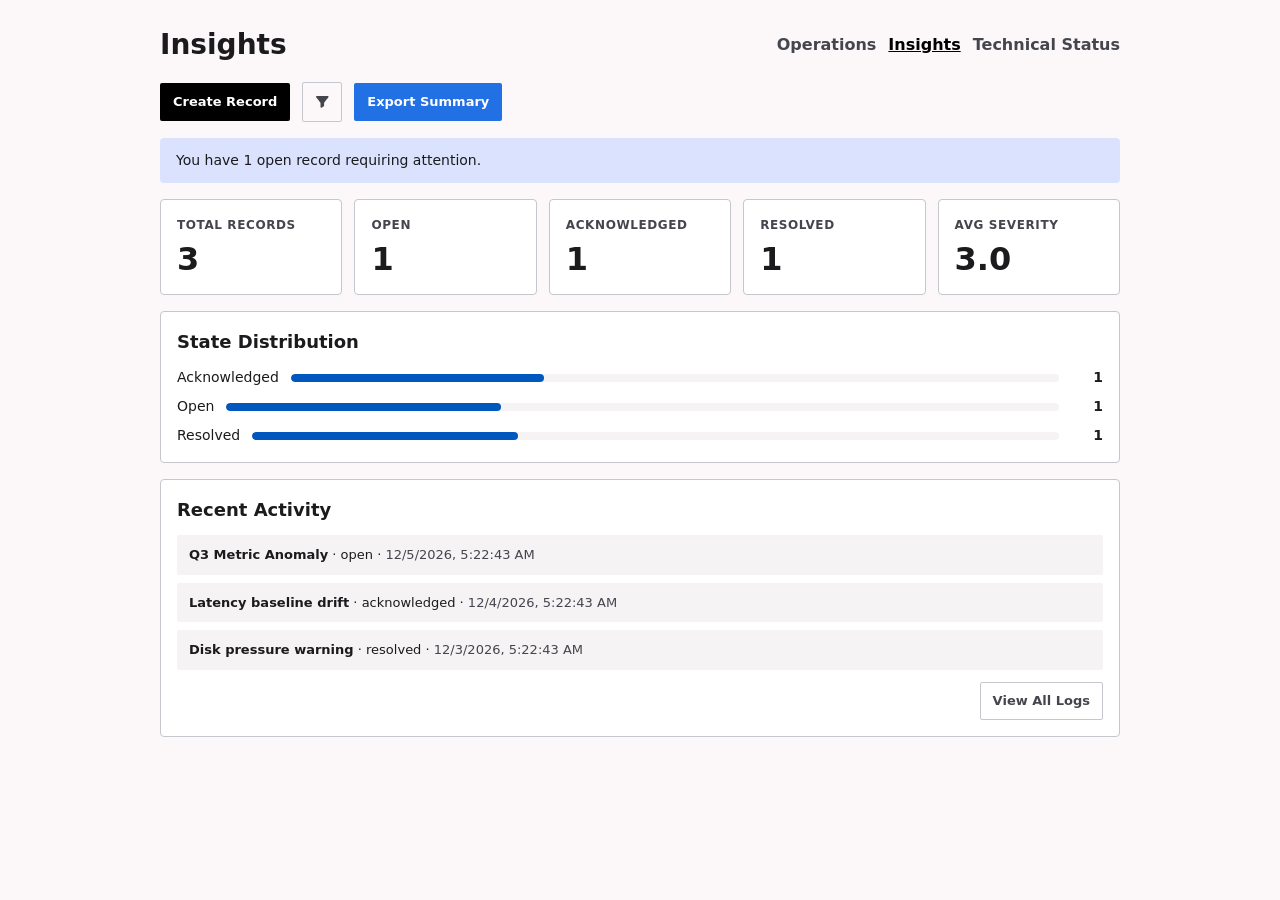
==== insights-signal-cards-canary.html @ acf85951 "feat: US-003 - Signal Cards Canary - Insights - Signal Cards Canary screen" ====
<!doctype html>
<html lang="en">
  <head>
    <meta charset="UTF-8" />
    <meta name="viewport" content="width=device-width, initial-scale=1.0" />
    <title>Insights - Signal Cards Canary</title>
    <link rel="stylesheet" href="stitch/design-tokens.css" />
    <link rel="stylesheet" href="assets/css/styles.css" />
    <style>
      .screen-shell {
        min-height: 100vh;
        padding: var(--spacing-container-padding, 24px);
      }
      .screen-header {
        width: min(960px, 100%);
        margin: 0 auto 16px;
        display: flex;
        justify-content: space-between;
        align-items: center;
        flex-wrap: wrap;
        gap: 12px;
      }
      .screen-header h1 {
        margin: 0;
        font-size: 28px;
        font-weight: 700;
      }
      .screen-nav {
        display: flex;
        gap: 12px;
        align-items: center;
      }
      .screen-nav a {
        text-decoration: none;
        color: var(--color-on-surface-variant, #45464d);
        font-weight: 600;
      }
      .screen-nav a[aria-current="page"] {
        color: var(--color-primary, #000000);
        text-decoration: underline;
      }
      .controls-bar {
        width: min(960px, 100%);
        margin: 0 auto 16px;
        display: flex;
        flex-wrap: wrap;
        gap: 12px;
        align-items: center;
      }
      .filter-panel {
        width: min(960px, 100%);
        margin: 0 auto 16px;
        padding: 16px;
        background: var(--color-surface-container-low, #f6f3f5);
        border: 1px solid var(--color-outline-variant, #c6c6cd);
        border-radius: var(--radius-lg, 0.25rem);
        display: none;
      }
      .filter-panel.is-open {
        display: block;
      }
      .filter-panel fieldset {
        border: none;
        padding: 0;
        margin: 0;
        display: flex;
        flex-wrap: wrap;
        gap: 16px;
        align-items: center;
      }
      .filter-panel legend {
        font-size: 13px;
        font-weight: 600;
        margin-bottom: 8px;
      }
      .filter-panel select {
        padding: 10px 12px;
        border: 1px solid var(--color-outline-variant, #c6c6cd);
        border-radius: var(--radius-DEFAULT, 0.125rem);
        font-size: 13px;
        background: var(--color-surface-container-lowest, #ffffff);
      }
      .metrics-grid {
        width: min(960px, 100%);
        margin: 0 auto 16px;
        display: grid;
        grid-template-columns: repeat(auto-fit, minmax(160px, 1fr));
        gap: 12px;
      }
      .metric-card {
        background: var(--color-surface-container-lowest, #ffffff);
        border: 1px solid var(--color-outline-variant, #c6c6cd);
        border-radius: var(--radius-lg, 0.25rem);
        padding: 16px;
        display: flex;
        flex-direction: column;
        gap: 6px;
      }
      .metric-label {
        font-size: 12px;
        font-weight: 700;
        text-transform: uppercase;
        letter-spacing: 0.05em;
        color: var(--color-on-surface-variant, #45464d);
      }
      .metric-value {
        font-size: 32px;
        font-weight: 600;
        line-height: 1.2;
      }
      .section-card {
        width: min(960px, 100%);
        margin: 0 auto 16px;
        background: var(--color-surface-container-lowest, #ffffff);
        border: 1px solid var(--color-outline-variant, #c6c6cd);
        border-radius: var(--radius-lg, 0.25rem);
        padding: 16px;
      }
      .section-card h2 {
        margin: 0 0 12px;
        font-size: 18px;
        font-weight: 700;
      }
      .distribution-list {
        display: flex;
        flex-direction: column;
        gap: 8px;
      }
      .distribution-row {
        display: flex;
        align-items: center;
        gap: 12px;
        font-size: 14px;
      }
      .distribution-track {
        flex: 1;
        height: 8px;
        background: var(--color-surface-container-low, #f6f3f5);
        border-radius: var(--radius-full, 0.75rem);
        overflow: hidden;
      }
      .distribution-fill {
        height: 100%;
        background: var(--color-secondary, #0058be);
        border-radius: var(--radius-full, 0.75rem);
      }
      .distribution-count {
        min-width: 32px;
        text-align: right;
        font-weight: 600;
      }
      .activity-list {
        display: flex;
        flex-direction: column;
        gap: 8px;
        max-height: 240px;
        overflow-y: auto;
      }
      .activity-item {
        padding: 10px 12px;
        background: var(--color-surface-container-low, #f6f3f5);
        border-radius: var(--radius-DEFAULT, 0.125rem);
        font-size: 13px;
      }
      .activity-item time {
        color: var(--color-on-surface-variant, #45464d);
      }
      .hint-banner {
        width: min(960px, 100%);
        margin: 0 auto 16px;
        padding: 12px 16px;
        background: var(--color-primary-fixed, #dae2fd);
        border-radius: var(--radius-lg, 0.25rem);
        font-size: 14px;
      }
      .empty-state {
        width: min(960px, 100%);
        margin: 0 auto;
        padding: 40px;
        text-align: center;
        color: var(--color-on-surface-variant, #45464d);
        border: 1px dashed var(--color-outline-variant, #c6c6cd);
        border-radius: var(--radius-lg, 0.25rem);
      }
      .icon-btn {
        display: inline-flex;
        align-items: center;
        justify-content: center;
        padding: 10px;
      }
      .icon-btn svg {
        width: 18px;
        height: 18px;
        fill: currentColor;
      }
      .section-actions {
        display: flex;
        justify-content: flex-end;
        margin-top: 12px;
      }
    </style>
  </head>
  <body>
    <div class="screen-shell" data-setfarm-root="insights" data-testid="insights-screen">
      <header class="screen-header">
        <h1>Insights</h1>
        <nav class="screen-nav" aria-label="Section navigation">
          <a href="record-operations-signal-cards-canary.html" data-action-id="ACT_OPERATIONS">Operations</a>
          <a href="insights-signal-cards-canary.html" aria-current="page" data-action-id="ACT_INSIGHTS">Insights</a>
          <a href="index.html">Technical Status</a>
        </nav>
      </header>

      <section class="controls-bar">
        <button type="button" class="btn btn-primary" data-action-id="ACT_CREATE_RECORD" data-testid="create-record">Create Record</button>
        <button type="button" class="btn btn-ghost icon-btn" data-action-id="ACT_FILTER_INSIGHTS" data-testid="filter-insights" aria-label="Filter insights">
          <svg viewBox="0 0 24 24" aria-hidden="true" focusable="false">
            <path d="M4.25 5.61C6.57 8.59 10 13 10 13v5.76c0 .8.89 1.28 1.55.84l2.79-1.86a.998.998 0 0 0 .44-.83V13s3.43-4.41 5.75-7.39c.46-.61.03-1.61-.76-1.61H5.01c-.79 0-1.22 1-.76 1.61z"/>
          </svg>
        </button>
        <button type="button" class="btn btn-secondary" data-action-id="ACT_EXPORT_SUMMARY" data-testid="export-summary">Export Summary</button>
      </section>

      <section class="filter-panel" data-testid="insights-filter-panel" aria-live="polite">
        <fieldset>
          <legend>Filter insights</legend>
          <select data-filter-id="status" aria-label="Filter by status" data-testid="filter-status">
            <option value="">All statuses</option>
            <option value="open">Open</option>
            <option value="acknowledged">Acknowledged</option>
            <option value="resolved">Resolved</option>
          </select>
          <select data-filter-id="type" aria-label="Filter by type" data-testid="filter-type">
            <option value="">All types</option>
            <option value="anomaly">Anomaly</option>
            <option value="performance">Performance</option>
            <option value="infrastructure">Infrastructure</option>
            <option value="security">Security</option>
          </select>
        </fieldset>
      </section>

      <section class="hint-banner" data-testid="insights-hint"></section>

      <section class="metrics-grid" data-testid="metrics-grid" aria-live="polite"></section>

      <section class="section-card">
        <h2>State Distribution</h2>
        <div class="distribution-list" data-testid="distribution-list"></div>
      </section>

      <section class="section-card">
        <h2>Recent Activity</h2>
        <div class="activity-list" data-testid="activity-list"></div>
        <div class="section-actions">
          <button type="button" class="btn btn-ghost" data-action-id="ACT_VIEW_ALL_LOGS" data-testid="view-all-logs">View All Logs</button>
        </div>
      </section>

      <section class="empty-state" data-testid="insights-empty-state" style="display: none;">
        <p>No records available. Create a record to see insights.</p>
      </section>
    </div>

    <script src="assets/js/us-002/act_create_record.js" defer></script>
    <script src="assets/js/us-003/act_filter_insights.js" defer></script>
    <script src="assets/js/us-003/act_export_summary.js" defer></script>
  </body>
</html>
---- stitch/design-tokens.css ----
/* design-tokens.css -- auto-generated from Stitch HTML */
:root {
  --color-tertiary-fixed-dim: #ffb95f;
  --color-on-secondary-fixed-variant: #004395;
  --color-tertiary-container: #2a1700;
  --color-surface-variant: #e4e2e4;
  --color-error: #ba1a1a;
  --color-on-surface-variant: #45464d;
  --color-surface-container-lowest: #ffffff;
  --color-surface-dim: #dcd9db;
  --color-on-tertiary-container: #b87500;
  --color-on-primary-fixed-variant: #3f465c;
  --color-on-tertiary: #ffffff;
  --color-on-secondary-container: #fefcff;
  --color-on-primary-fixed: #131b2e;
  --color-surface-tint: #565e74;
  --color-on-surface: #1b1b1d;
  --color-surface-container-highest: #e4e2e4;
  --color-on-tertiary-fixed: #2a1700;
  --color-secondary: #0058be;
  --color-inverse-primary: #bec6e0;
  --color-secondary-fixed: #d8e2ff;
  --color-surface-container-low: #f6f3f5;
  --color-primary-fixed-dim: #bec6e0;
  --color-inverse-on-surface: #f3f0f2;
  --color-primary: #000000;
  --color-surface-container-high: #eae7e9;
  --color-surface-bright: #fcf8fa;
  --color-error-container: #ffdad6;
  --color-inverse-surface: #303032;
  --color-on-error: #ffffff;
  --color-primary-container: #131b2e;
  --color-on-background: #1b1b1d;
  --color-secondary-fixed-dim: #adc6ff;
  --color-surface-container: #f0edef;
  --color-on-error-container: #93000a;
  --color-tertiary: #000000;
  --color-outline-variant: #c6c6cd;
  --color-on-primary-container: #7c839b;
  --color-tertiary-fixed: #ffddb8;
  --color-on-primary: #ffffff;
  --color-outline: #76777d;
  --color-background: #fcf8fa;
  --color-primary-fixed: #dae2fd;
  --color-on-secondary-fixed: #001a42;
  --color-surface: #fcf8fa;
  --color-secondary-container: #2170e4;
  --color-on-tertiary-fixed-variant: #653e00;
  --color-on-secondary: #ffffff;
  --font-headline: Inter;
  --font-label-caps: Inter;
  --font-display-lg: Inter;
  --font-data-mono: "JetBrains Mono";
  --font-display-sm: Inter;
  --font-body-md: Inter;
  --font-body-sm: Inter;
  --radius-DEFAULT: 0.125rem;
  --radius-lg: 0.25rem;
  --radius-xl: 0.5rem;
  --radius-full: 0.75rem;
  --spacing-stack-gap-normal: 16px;
  --spacing-gutter: 12px;
  --spacing-container-padding: 24px;
  --spacing-cell-padding-v: 10px;
  --spacing-unit: 4px;
  --spacing-cell-padding-h: 12px;
  --spacing-stack-gap-dense: 8px;
  --font-google-0: Inter;
}
---- assets/css/styles.css ----
@import "../../stitch/design-tokens.css";

:root {
  color-scheme: light;
  font-family: var(--font-family-base, ui-sans-serif, system-ui, -apple-system, BlinkMacSystemFont, "Segoe UI", sans-serif);
  background: var(--color-background, #fcf8fa);
  color: var(--color-on-background, #1b1b1d);

  --counter-blue: #0058be;
  --counter-blue-light: #d8e2ff;
  --counter-amber: #b87500;
  --counter-amber-light: #ffddb8;
  --counter-emerald: #006c4e;
  --counter-emerald-light: #d0f5e5;
}

* {
  box-sizing: border-box;
}

body {
  margin: 0;
  min-width: 320px;
  min-height: 100vh;
  background: var(--color-background, #fcf8fa);
  color: var(--color-on-background, #1b1b1d);
  font-family: var(--font-body-md, Inter), ui-sans-serif, system-ui, -apple-system, BlinkMacSystemFont, "Segoe UI", sans-serif;
  line-height: 1.5;
}

.app-shell {
  min-height: 100vh;
  display: flex;
  flex-direction: column;
  align-items: center;
  padding: var(--spacing-container-padding, 24px);
}

.app-header {
  width: min(720px, 100%);
  text-align: center;
  margin-bottom: var(--spacing-stack-gap-normal, 16px);
}

.app-header h1 {
  margin: 0;
  font-family: var(--font-display-lg, Inter), ui-sans-serif, system-ui, sans-serif;
  font-size: 32px;
  font-weight: 700;
  line-height: 40px;
  letter-spacing: -0.02em;
  color: var(--color-on-background, #1b1b1d);
}

.app-header .subtitle {
  margin: 8px 0 0;
  font-family: var(--font-body-sm, Inter), ui-sans-serif, system-ui, sans-serif;
  font-size: 13px;
  line-height: 18px;
  color: var(--color-on-surface-variant, #45464d);
}

.counter-grid {
  width: min(720px, 100%);
  display: grid;
  grid-template-columns: repeat(auto-fit, minmax(200px, 1fr));
  gap: var(--spacing-stack-gap-normal, 16px);
  margin-bottom: var(--spacing-stack-gap-normal, 16px);
}

.counter-card {
  background: var(--color-surface-container-lowest, #ffffff);
  border: 1px solid var(--color-outline-variant, #c6c6cd);
  border-radius: var(--radius-lg, 0.25rem);
  padding: var(--spacing-container-padding, 24px);
  display: flex;
  flex-direction: column;
  gap: var(--spacing-stack-gap-dense, 8px);
}

.counter-card--blue {
  border-top: 4px solid var(--counter-blue);
}

.counter-card--amber {
  border-top: 4px solid var(--counter-amber);
}

.counter-card--emerald {
  border-top: 4px solid var(--counter-emerald);
}

.counter-meta {
  display: flex;
  justify-content: space-between;
  align-items: center;
}

.counter-label {
  font-family: var(--font-label-caps, Inter), ui-sans-serif, system-ui, sans-serif;
  font-size: 11px;
  font-weight: 700;
  line-height: 16px;
  letter-spacing: 0.05em;
  text-transform: uppercase;
  color: var(--color-on-surface-variant, #45464d);
}

.counter-value {
  font-family: var(--font-data-mono, "JetBrains Mono"), ui-monospace, SFMono-Regular, Menlo, Monaco, Consolas, monospace;
  font-size: 48px;
  font-weight: 500;
  line-height: 56px;
  color: var(--color-on-background, #1b1b1d);
}

.counter-actions {
  display: flex;
  gap: var(--spacing-stack-gap-dense, 8px);
  margin-top: 4px;
}

.btn {
  appearance: none;
  border: 1px solid transparent;
  border-radius: var(--radius-DEFAULT, 0.125rem);
  padding: var(--spacing-cell-padding-v, 10px) var(--spacing-cell-padding-h, 12px);
  font-family: var(--font-body-sm, Inter), ui-sans-serif, system-ui, sans-serif;
  font-size: 13px;
  font-weight: 600;
  line-height: 16px;
  cursor: pointer;
  transition: background-color 120ms ease, border-color 120ms ease, color 120ms ease;
}

.btn:focus-visible {
  outline: 2px solid var(--color-secondary, #0058be);
  outline-offset: 2px;
}

.btn-primary {
  background: var(--color-primary, #000000);
  color: var(--color-on-primary, #ffffff);
}

.btn-primary:hover {
  background: var(--color-on-surface, #1b1b1d);
}

.btn-secondary {
  background: var(--color-secondary-container, #2170e4);
  color: var(--color-on-secondary-container, #fefcff);
}

.btn-secondary:hover {
  background: var(--color-secondary, #0058be);
}

.btn-ghost {
  background: transparent;
  border-color: var(--color-outline-variant, #c6c6cd);
  color: var(--color-on-surface-variant, #45464d);
}

.btn-ghost:hover {
  background: var(--color-surface-container-low, #f6f3f5);
}

.global-actions {
  width: min(720px, 100%);
  display: flex;
  justify-content: center;
  padding-top: var(--spacing-stack-gap-dense, 8px);
}

@media (max-width: 640px) {
  .app-shell {
    padding: 16px;
  }

  .counter-grid {
    grid-template-columns: 1fr;
  }

  .counter-value {
    font-size: 40px;
    line-height: 48px;
  }
}
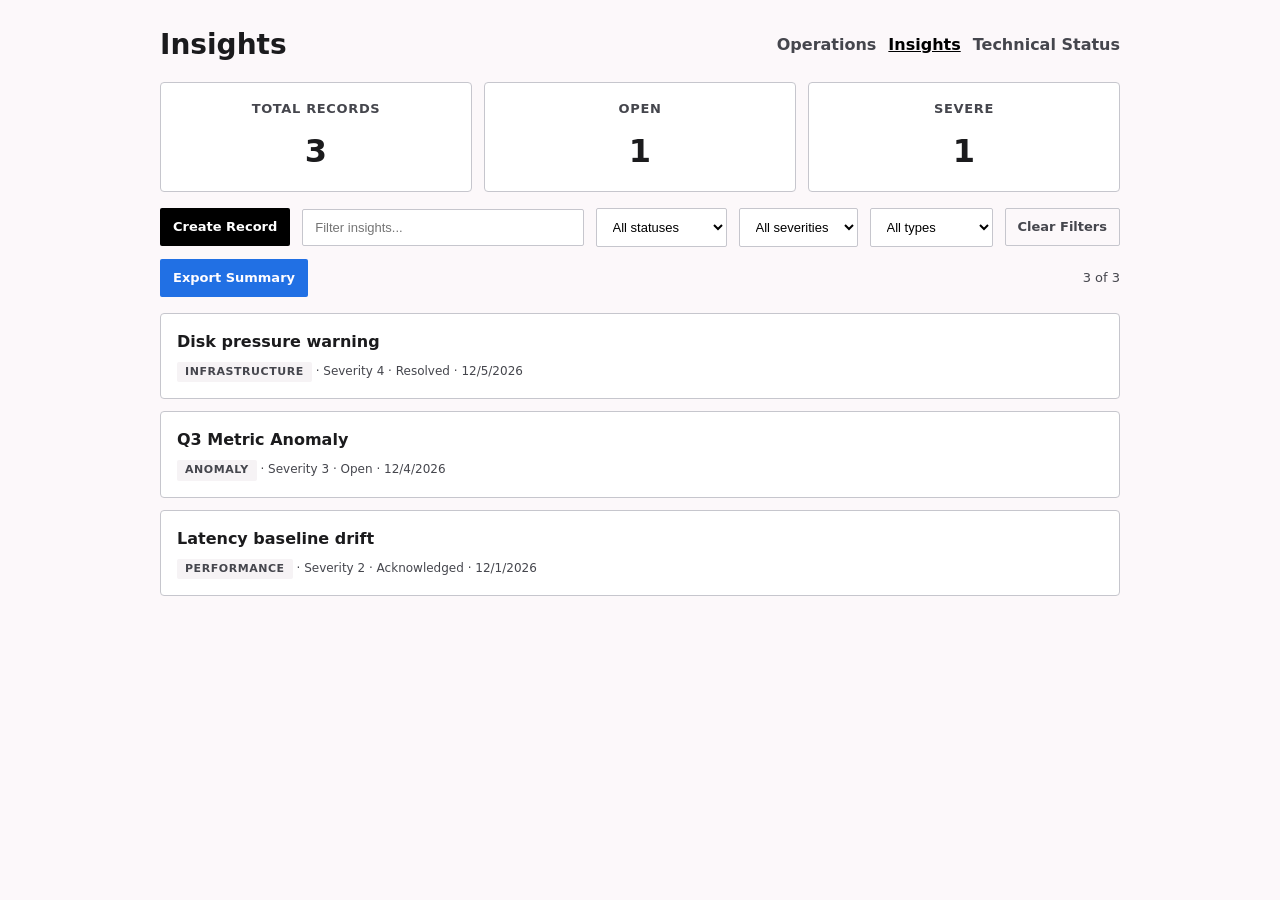
==== commit 545ff974: "feat: US-003 - Signal Cards Canary - Insights - Signal Cards Canary screen" ====
--- a/insights-signal-cards-canary.html
+++ b/insights-signal-cards-canary.html
@@ -4,7 +4,6 @@
     <meta charset="UTF-8" />
     <meta name="viewport" content="width=device-width, initial-scale=1.0" />
     <title>Insights - Signal Cards Canary</title>
-    <link rel="stylesheet" href="stitch/design-tokens.css" />
     <link rel="stylesheet" href="assets/css/styles.css" />
     <style>
       .screen-shell {
@@ -47,131 +46,81 @@
         gap: 12px;
         align-items: center;
       }
-      .filter-panel {
-        width: min(960px, 100%);
-        margin: 0 auto 16px;
-        padding: 16px;
-        background: var(--color-surface-container-low, #f6f3f5);
-        border: 1px solid var(--color-outline-variant, #c6c6cd);
-        border-radius: var(--radius-lg, 0.25rem);
-        display: none;
-      }
-      .filter-panel.is-open {
-        display: block;
-      }
-      .filter-panel fieldset {
-        border: none;
-        padding: 0;
-        margin: 0;
-        display: flex;
-        flex-wrap: wrap;
-        gap: 16px;
-        align-items: center;
-      }
-      .filter-panel legend {
-        font-size: 13px;
-        font-weight: 600;
-        margin-bottom: 8px;
-      }
-      .filter-panel select {
+      .controls-bar input,
+      .controls-bar select {
         padding: 10px 12px;
         border: 1px solid var(--color-outline-variant, #c6c6cd);
         border-radius: var(--radius-DEFAULT, 0.125rem);
         font-size: 13px;
         background: var(--color-surface-container-lowest, #ffffff);
       }
-      .metrics-grid {
+      .controls-bar input {
+        flex: 1 1 220px;
+        min-width: 180px;
+      }
+      .summary-grid {
         width: min(960px, 100%);
         margin: 0 auto 16px;
         display: grid;
         grid-template-columns: repeat(auto-fit, minmax(160px, 1fr));
         gap: 12px;
       }
-      .metric-card {
+      .summary-card {
         background: var(--color-surface-container-lowest, #ffffff);
         border: 1px solid var(--color-outline-variant, #c6c6cd);
         border-radius: var(--radius-lg, 0.25rem);
         padding: 16px;
-        display: flex;
-        flex-direction: column;
-        gap: 6px;
-      }
-      .metric-label {
-        font-size: 12px;
-        font-weight: 700;
+        text-align: center;
+      }
+      .summary-card h2 {
+        margin: 0 0 8px;
+        font-size: 13px;
+        font-weight: 600;
+        color: var(--color-on-surface-variant, #45464d);
         text-transform: uppercase;
         letter-spacing: 0.05em;
-        color: var(--color-on-surface-variant, #45464d);
-      }
-      .metric-value {
+      }
+      .summary-card .value {
         font-size: 32px;
-        font-weight: 600;
-        line-height: 1.2;
-      }
-      .section-card {
-        width: min(960px, 100%);
-        margin: 0 auto 16px;
+        font-weight: 700;
+        color: var(--color-on-background, #1b1b1d);
+      }
+      .record-list {
+        width: min(960px, 100%);
+        margin: 0 auto;
+        display: flex;
+        flex-direction: column;
+        gap: 12px;
+      }
+      .record-row {
         background: var(--color-surface-container-lowest, #ffffff);
         border: 1px solid var(--color-outline-variant, #c6c6cd);
         border-radius: var(--radius-lg, 0.25rem);
         padding: 16px;
-      }
-      .section-card h2 {
-        margin: 0 0 12px;
-        font-size: 18px;
-        font-weight: 700;
-      }
-      .distribution-list {
-        display: flex;
-        flex-direction: column;
-        gap: 8px;
-      }
-      .distribution-row {
-        display: flex;
-        align-items: center;
-        gap: 12px;
-        font-size: 14px;
-      }
-      .distribution-track {
-        flex: 1;
-        height: 8px;
+        display: flex;
+        justify-content: space-between;
+        align-items: center;
+        gap: 12px;
+      }
+      .record-title {
+        margin: 0 0 4px;
+        font-size: 16px;
+        font-weight: 600;
+      }
+      .record-meta {
+        font-size: 12px;
+        color: var(--color-on-surface-variant, #45464d);
+        text-transform: capitalize;
+      }
+      .insight-type-badge {
+        display: inline-block;
+        padding: 2px 8px;
+        border-radius: var(--radius-DEFAULT, 0.125rem);
         background: var(--color-surface-container-low, #f6f3f5);
-        border-radius: var(--radius-full, 0.75rem);
-        overflow: hidden;
-      }
-      .distribution-fill {
-        height: 100%;
-        background: var(--color-secondary, #0058be);
-        border-radius: var(--radius-full, 0.75rem);
-      }
-      .distribution-count {
-        min-width: 32px;
-        text-align: right;
-        font-weight: 600;
-      }
-      .activity-list {
-        display: flex;
-        flex-direction: column;
-        gap: 8px;
-        max-height: 240px;
-        overflow-y: auto;
-      }
-      .activity-item {
-        padding: 10px 12px;
-        background: var(--color-surface-container-low, #f6f3f5);
-        border-radius: var(--radius-DEFAULT, 0.125rem);
-        font-size: 13px;
-      }
-      .activity-item time {
-        color: var(--color-on-surface-variant, #45464d);
-      }
-      .hint-banner {
-        width: min(960px, 100%);
-        margin: 0 auto 16px;
-        padding: 12px 16px;
-        background: var(--color-primary-fixed, #dae2fd);
-        border-radius: var(--radius-lg, 0.25rem);
-        font-size: 14px;
+        font-size: 11px;
+        font-weight: 600;
+        text-transform: uppercase;
+        letter-spacing: 0.05em;
       }
       .empty-state {
         width: min(960px, 100%);
@@ -182,21 +131,10 @@
         border: 1px dashed var(--color-outline-variant, #c6c6cd);
         border-radius: var(--radius-lg, 0.25rem);
       }
-      .icon-btn {
-        display: inline-flex;
-        align-items: center;
-        justify-content: center;
-        padding: 10px;
-      }
-      .icon-btn svg {
-        width: 18px;
-        height: 18px;
-        fill: currentColor;
-      }
-      .section-actions {
-        display: flex;
-        justify-content: flex-end;
-        margin-top: 12px;
+      .record-count {
+        margin-left: auto;
+        font-size: 13px;
+        color: var(--color-on-surface-variant, #45464d);
       }
     </style>
   </head>
@@ -207,58 +145,64 @@
         <nav class="screen-nav" aria-label="Section navigation">
           <a href="record-operations-signal-cards-canary.html" data-action-id="ACT_OPERATIONS">Operations</a>
           <a href="insights-signal-cards-canary.html" aria-current="page" data-action-id="ACT_INSIGHTS">Insights</a>
-          <a href="index.html">Technical Status</a>
+          <a href="index.html" data-action-id="ACT_TECHNICAL_STATUS">Technical Status</a>
         </nav>
       </header>
 
+      <section class="summary-grid" aria-label="Insights summary">
+        <article class="summary-card" data-testid="summary-total">
+          <h2>Total Records</h2>
+          <div class="value" data-testid="insights-total-records">0</div>
+        </article>
+        <article class="summary-card" data-testid="summary-open">
+          <h2>Open</h2>
+          <div class="value" data-testid="insights-open-records">0</div>
+        </article>
+        <article class="summary-card" data-testid="summary-severe">
+          <h2>Severe</h2>
+          <div class="value" data-testid="insights-severe-records">0</div>
+        </article>
+      </section>
+
       <section class="controls-bar">
         <button type="button" class="btn btn-primary" data-action-id="ACT_CREATE_RECORD" data-testid="create-record">Create Record</button>
-        <button type="button" class="btn btn-ghost icon-btn" data-action-id="ACT_FILTER_INSIGHTS" data-testid="filter-insights" aria-label="Filter insights">
-          <svg viewBox="0 0 24 24" aria-hidden="true" focusable="false">
-            <path d="M4.25 5.61C6.57 8.59 10 13 10 13v5.76c0 .8.89 1.28 1.55.84l2.79-1.86a.998.998 0 0 0 .44-.83V13s3.43-4.41 5.75-7.39c.46-.61.03-1.61-.76-1.61H5.01c-.79 0-1.22 1-.76 1.61z"/>
-          </svg>
-        </button>
+        <input
+          type="text"
+          placeholder="Filter insights..."
+          aria-label="Filter insights"
+          data-action-id="ACT_FILTER_INSIGHTS"
+          data-testid="filter-insights-input"
+        />
+        <select data-filter-id="insights-status" aria-label="Filter by status" data-testid="insights-status-filter">
+          <option value="">All statuses</option>
+          <option value="open">Open</option>
+          <option value="acknowledged">Acknowledged</option>
+          <option value="resolved">Resolved</option>
+        </select>
+        <select data-filter-id="insights-severity" aria-label="Filter by severity" data-testid="insights-severity-filter">
+          <option value="">All severities</option>
+          <option value="1">1</option>
+          <option value="2">2</option>
+          <option value="3">3</option>
+          <option value="4">4</option>
+          <option value="5">5</option>
+        </select>
+        <select data-filter-id="insights-type" aria-label="Filter by type" data-testid="insights-type-filter">
+          <option value="">All types</option>
+          <option value="anomaly">Anomaly</option>
+          <option value="performance">Performance</option>
+          <option value="infrastructure">Infrastructure</option>
+          <option value="security">Security</option>
+        </select>
+        <button type="button" class="btn btn-ghost" data-action-id="insights-clear-filters" data-testid="insights-clear-filters">Clear Filters</button>
         <button type="button" class="btn btn-secondary" data-action-id="ACT_EXPORT_SUMMARY" data-testid="export-summary">Export Summary</button>
+        <span class="record-count" data-testid="insights-record-count"></span>
       </section>
 
-      <section class="filter-panel" data-testid="insights-filter-panel" aria-live="polite">
-        <fieldset>
-          <legend>Filter insights</legend>
-          <select data-filter-id="status" aria-label="Filter by status" data-testid="filter-status">
-            <option value="">All statuses</option>
-            <option value="open">Open</option>
-            <option value="acknowledged">Acknowledged</option>
-            <option value="resolved">Resolved</option>
-          </select>
-          <select data-filter-id="type" aria-label="Filter by type" data-testid="filter-type">
-            <option value="">All types</option>
-            <option value="anomaly">Anomaly</option>
-            <option value="performance">Performance</option>
-            <option value="infrastructure">Infrastructure</option>
-            <option value="security">Security</option>
-          </select>
-        </fieldset>
-      </section>
-
-      <section class="hint-banner" data-testid="insights-hint"></section>
-
-      <section class="metrics-grid" data-testid="metrics-grid" aria-live="polite"></section>
-
-      <section class="section-card">
-        <h2>State Distribution</h2>
-        <div class="distribution-list" data-testid="distribution-list"></div>
-      </section>
-
-      <section class="section-card">
-        <h2>Recent Activity</h2>
-        <div class="activity-list" data-testid="activity-list"></div>
-        <div class="section-actions">
-          <button type="button" class="btn btn-ghost" data-action-id="ACT_VIEW_ALL_LOGS" data-testid="view-all-logs">View All Logs</button>
-        </div>
-      </section>
+      <section class="record-list" data-testid="insights-record-list" aria-live="polite"></section>
 
       <section class="empty-state" data-testid="insights-empty-state" style="display: none;">
-        <p>No records available. Create a record to see insights.</p>
+        <p>No records match the current filters.</p>
       </section>
     </div>
 
